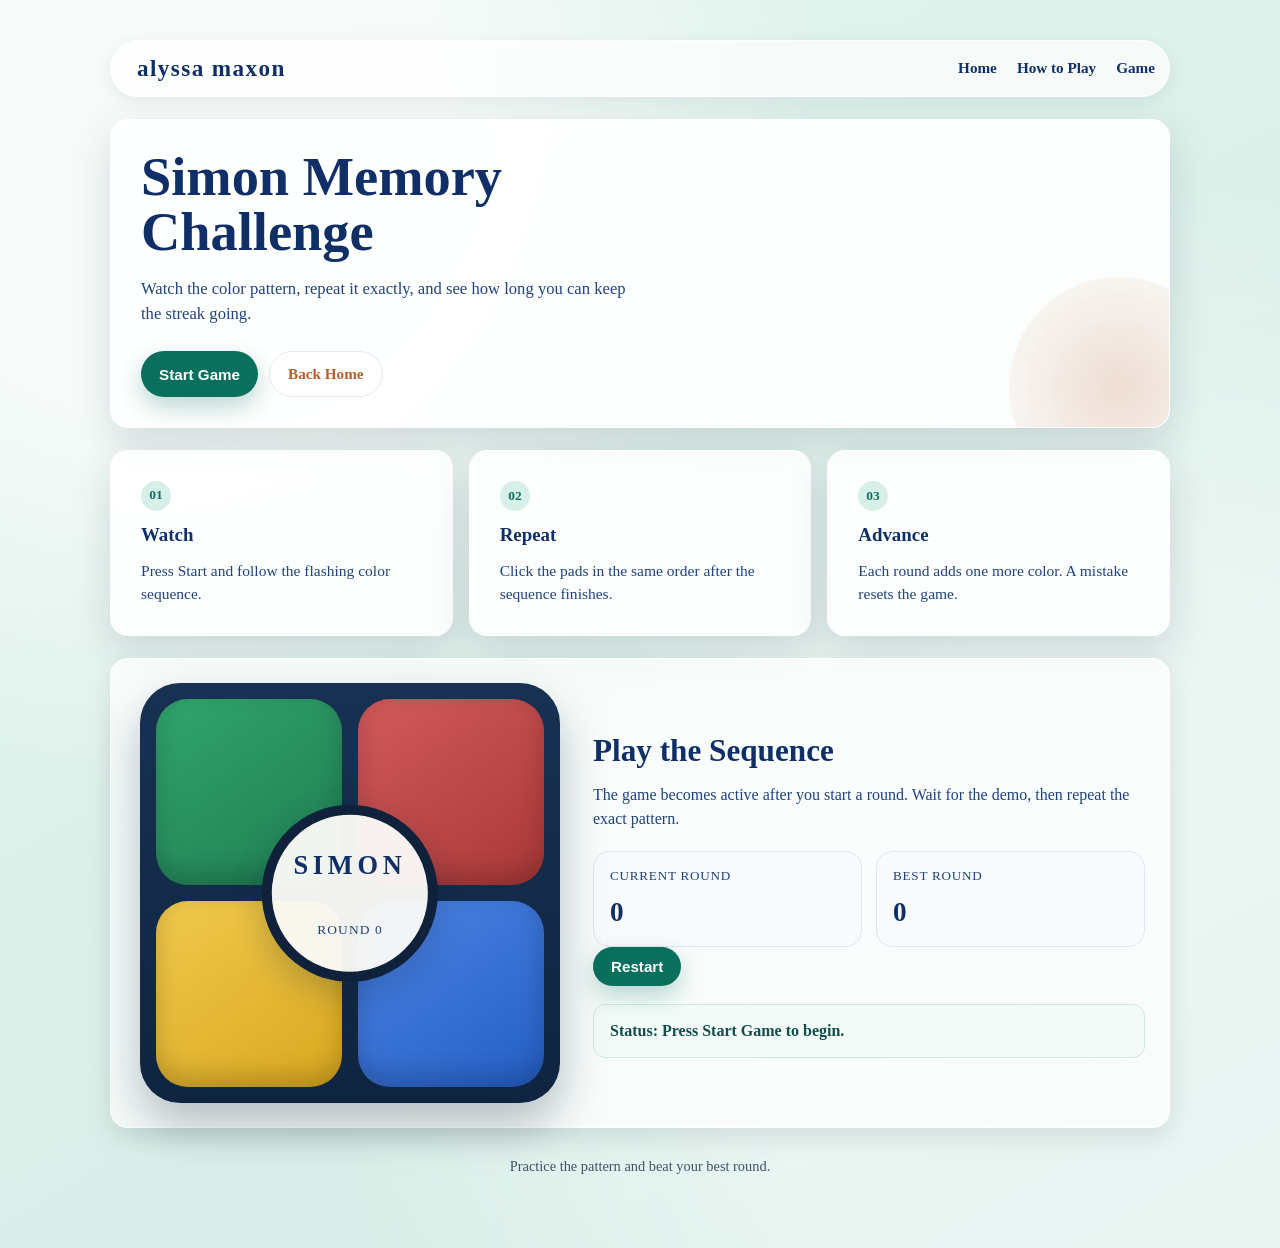
==== simon.html @ 38ed4dfa "Add playable Simon game page" ====
<!doctype html>
<html lang="en">
<head>
  <meta charset="UTF-8">
  <meta name="viewport" content="width=device-width, initial-scale=1.0">
  <title>Alyssa Maxon | Simon Game</title>
  <link rel="stylesheet" href="styles.css">
</head>
<body>
  <div class="wrap">
    <header class="reveal">
      <div class="brand">Alyssa Maxon</div>
      <nav>
        <a href="index.html">Home</a>
        <a href="#how-to-play">How to Play</a>
        <a href="#game-panel">Game</a>
      </nav>
    </header>

    <main>
      <section class="hero reveal reveal-delay-1 simon-hero">
        <h1>Simon Memory Challenge</h1>
        <p>
          Watch the color pattern, repeat it exactly, and see how long you can keep
          the streak going.
        </p>
        <div class="buttons">
          <button class="btn btn-primary" id="simon-start-btn">Start Game</button>
          <a class="btn-link" href="index.html">Back Home</a>
        </div>
      </section>

      <section class="grid reveal reveal-delay-2">
        <article class="card" id="how-to-play">
          <div class="step">01</div>
          <h3>Watch</h3>
          <p>Press Start and follow the flashing color sequence.</p>
        </article>
        <article class="card">
          <div class="step">02</div>
          <h3>Repeat</h3>
          <p>Click the pads in the same order after the sequence finishes.</p>
        </article>
        <article class="card">
          <div class="step">03</div>
          <h3>Advance</h3>
          <p>Each round adds one more color. A mistake resets the game.</p>
        </article>
      </section>

      <section class="section reveal reveal-delay-3 simon-layout" id="game-panel">
        <div class="simon-board-wrap">
          <div class="simon-board" aria-label="Simon game board">
            <button class="pad pad-green" data-color="green" aria-label="Green"></button>
            <button class="pad pad-red" data-color="red" aria-label="Red"></button>
            <button class="pad pad-yellow" data-color="yellow" aria-label="Yellow"></button>
            <button class="pad pad-blue" data-color="blue" aria-label="Blue"></button>
            <div class="simon-center">
              <div class="simon-title">SIMON</div>
              <div class="simon-round">Round <span id="round-display">0</span></div>
            </div>
          </div>
        </div>

        <div class="simon-panel">
          <h2>Play the Sequence</h2>
          <p>
            The game becomes active after you start a round. Wait for the demo,
            then repeat the exact pattern.
          </p>
          <div class="simon-stats">
            <div class="stat-card">
              <span class="stat-label">Current Round</span>
              <strong id="round-card">0</strong>
            </div>
            <div class="stat-card">
              <span class="stat-label">Best Round</span>
              <strong id="best-score">0</strong>
            </div>
          </div>
          <div class="buttons">
            <button class="btn btn-primary" id="simon-restart-btn">Restart</button>
          </div>
          <div class="status simon-status" id="simon-status" aria-live="polite">
            Status: Press Start Game to begin.
          </div>
        </div>
      </section>
    </main>

    <footer class="reveal reveal-delay-3">Practice the pattern and beat your best round.</footer>
  </div>

  <script src="script.js"></script>
</body>
</html>
---- styles.css ----
:root {
  --bg-a: #e3f4ef;
  --bg-b: #d5ece6;
  --ink: #0f2f66;
  --muted: #1f437d;
  --accent: #0b6f5d;
  --accent-soft: #d7efe9;
  --highlight: #ba5d2a;
  --card: rgba(255, 255, 255, 0.88);
  --line: #d9e2ec;
  --shadow: 0 14px 40px rgba(11, 27, 52, 0.14);
  --radius: 18px;
}

* {
  box-sizing: border-box;
}

body {
  margin: 0;
  font-family: "Times New Roman", Times, serif;
  color: var(--ink);
  background:
    radial-gradient(circle at 12% 10%, #ffffffb3 0 18%, transparent 42%),
    radial-gradient(circle at 90% 80%, #ffffff73 0 26%, transparent 54%),
    linear-gradient(150deg, var(--bg-a), var(--bg-b));
  min-height: 100vh;
  line-height: 1.5;
}

.wrap {
  width: min(1060px, 92%);
  margin: 0 auto;
  padding: 40px 0 70px;
}

header {
  display: flex;
  align-items: center;
  justify-content: space-between;
  gap: 18px;
  margin-bottom: 22px;
  padding: 10px 14px;
  border-radius: 999px;
  background: #ffffffb5;
  border: 1px solid #ffffff;
  box-shadow: 0 5px 18px rgba(20, 36, 63, 0.08);
  position: sticky;
  top: 14px;
  z-index: 5;
}

.brand {
  font-size: clamp(1.08rem, 2vw, 1.45rem);
  font-weight: 800;
  letter-spacing: 0.06em;
  text-transform: lowercase;
  padding-left: 12px;
}

nav a {
  color: var(--ink);
  text-decoration: none;
  margin-left: 16px;
  font-weight: 600;
  font-size: 0.95rem;
  transition: color 180ms ease;
}

nav a:hover {
  color: var(--accent);
}

.hero,
.card {
  background: var(--card);
  backdrop-filter: blur(8px);
  border-radius: var(--radius);
  box-shadow: var(--shadow);
  padding: 30px;
  border: 1px solid #ffffff;
}

.hero h1 {
  margin-top: 0;
  font-size: clamp(2rem, 5.5vw, 3.4rem);
  line-height: 1.02;
  margin-bottom: 16px;
  max-width: 17ch;
}

.hero p {
  margin: 10px 0 24px;
  color: var(--muted);
  font-size: 1.04rem;
  max-width: 61ch;
}

.buttons {
  display: flex;
  flex-wrap: wrap;
  gap: 11px;
}

.btn,
.btn-link {
  border: 0;
  border-radius: 999px;
  font-weight: 700;
  padding: 11px 18px;
  cursor: pointer;
  font-size: 0.95rem;
  text-decoration: none;
  display: inline-flex;
  align-items: center;
  justify-content: center;
  transition: transform 180ms ease, box-shadow 180ms ease, background 180ms ease;
}

.btn:hover,
.btn-link:hover {
  transform: translateY(-1px);
}

.btn-primary {
  background: var(--accent);
  color: #fff;
  box-shadow: 0 10px 24px rgba(11, 111, 93, 0.28);
}

.btn-link {
  background: #fff;
  color: var(--highlight);
  border: 1px solid #e4e8ef;
}

.grid {
  margin-top: 22px;
  display: grid;
  grid-template-columns: repeat(auto-fit, minmax(220px, 1fr));
  gap: 16px;
}

.card h3 {
  margin-top: 0;
  margin-bottom: 9px;
  font-size: 1.18rem;
}

.card p {
  margin: 0;
  color: var(--muted);
  font-size: 0.97rem;
}

.step {
  display: inline-flex;
  align-items: center;
  justify-content: center;
  width: 30px;
  height: 30px;
  border-radius: 50%;
  background: var(--accent-soft);
  color: var(--accent);
  font-size: 0.84rem;
  font-weight: 800;
  margin-bottom: 10px;
}

.section {
  margin-top: 22px;
  background: #ffffffba;
  border: 1px solid #ffffff;
  border-radius: var(--radius);
  padding: 24px;
  box-shadow: 0 10px 26px rgba(14, 27, 45, 0.1);
}

.section h2 {
  margin: 0 0 8px;
  font-size: clamp(1.35rem, 3vw, 1.95rem);
}

.section p {
  margin: 0;
  color: var(--muted);
  max-width: 70ch;
}

.checklist {
  margin: 14px 0 0;
  padding-left: 18px;
  color: #334155;
}

.checklist li + li {
  margin-top: 8px;
}

.status {
  margin-top: 22px;
  padding: 14px 16px;
  border-radius: 12px;
  background: #f2fbf8;
  border: 1px solid #cde8e1;
  color: #134e4a;
  font-weight: 600;
  transition: background 250ms ease, color 250ms ease;
}

.simon-hero {
  overflow: hidden;
  position: relative;
}

.simon-hero::after {
  content: "";
  position: absolute;
  inset: auto -60px -70px auto;
  width: 220px;
  height: 220px;
  border-radius: 50%;
  background: radial-gradient(circle, rgba(186, 93, 42, 0.2), rgba(186, 93, 42, 0));
  pointer-events: none;
}

.simon-layout {
  display: grid;
  grid-template-columns: minmax(280px, 430px) minmax(240px, 1fr);
  gap: 28px;
  align-items: center;
}

.simon-board-wrap {
  display: flex;
  justify-content: center;
}

.simon-board {
  width: min(100%, 420px);
  aspect-ratio: 1;
  display: grid;
  grid-template-columns: repeat(2, 1fr);
  gap: 16px;
  padding: 16px;
  border-radius: 40px;
  background: linear-gradient(180deg, #183153, #0f2440);
  box-shadow: 0 22px 46px rgba(11, 27, 52, 0.28);
  position: relative;
}

.pad {
  border: 0;
  border-radius: 32px;
  cursor: pointer;
  transition: transform 120ms ease, filter 120ms ease, box-shadow 120ms ease;
  box-shadow: inset 0 -10px 24px rgba(0, 0, 0, 0.2);
}

.pad:hover {
  transform: scale(0.98);
}

.pad:disabled {
  cursor: not-allowed;
}

.pad-green {
  background: linear-gradient(145deg, #31a56d, #1f7d51);
}

.pad-red {
  background: linear-gradient(145deg, #d25a5a, #aa3838);
}

.pad-yellow {
  background: linear-gradient(145deg, #f0c94c, #d9a71f);
}

.pad-blue {
  background: linear-gradient(145deg, #4d84e5, #245fc4);
}

.pad.active {
  filter: brightness(1.35);
  box-shadow:
    inset 0 0 0 3px rgba(255, 255, 255, 0.45),
    0 0 22px rgba(255, 255, 255, 0.26);
}

.simon-center {
  position: absolute;
  inset: 50%;
  transform: translate(-50%, -50%);
  width: 42%;
  aspect-ratio: 1;
  border-radius: 50%;
  background: rgba(250, 249, 246, 0.96);
  border: 10px solid #10213c;
  box-shadow: 0 12px 32px rgba(15, 36, 64, 0.22);
  display: grid;
  place-items: center;
  text-align: center;
  padding: 14px;
}

.simon-title {
  font-size: clamp(1.1rem, 3vw, 1.65rem);
  font-weight: 800;
  letter-spacing: 0.18em;
}

.simon-round {
  font-size: 0.84rem;
  color: var(--muted);
  text-transform: uppercase;
  letter-spacing: 0.08em;
}

.simon-panel h2 {
  margin: 0 0 8px;
}

.simon-panel p {
  margin: 0;
}

.simon-stats {
  display: grid;
  grid-template-columns: repeat(2, minmax(120px, 1fr));
  gap: 14px;
  margin-top: 20px;
}

.stat-card {
  background: #f8fafc;
  border: 1px solid #dce6f1;
  border-radius: 16px;
  padding: 14px 16px;
}

.stat-label {
  display: block;
  color: var(--muted);
  font-size: 0.82rem;
  text-transform: uppercase;
  letter-spacing: 0.06em;
  margin-bottom: 6px;
}

.stat-card strong {
  font-size: 1.7rem;
}

.simon-status {
  margin-top: 18px;
}

footer {
  margin-top: 28px;
  color: #3f5367;
  font-size: 0.9rem;
  text-align: center;
}

.reveal {
  opacity: 1;
  transform: translateY(0);
}

@media (prefers-reduced-motion: no-preference) {
  .reveal {
    opacity: 0;
    transform: translateY(14px);
    animation: rise 600ms ease forwards;
  }

  .reveal-delay-1 {
    animation-delay: 110ms;
  }

  .reveal-delay-2 {
    animation-delay: 200ms;
  }

  .reveal-delay-3 {
    animation-delay: 290ms;
  }
}

@keyframes rise {
  to {
    opacity: 1;
    transform: translateY(0);
  }
}

@media (max-width: 740px) {
  .wrap {
    width: min(920px, 94%);
    padding-top: 24px;
  }

  header {
    border-radius: 20px;
    flex-direction: column;
    align-items: flex-start;
    position: static;
  }

  nav a {
    margin: 0 12px 0 0;
  }

  .simon-layout {
    grid-template-columns: 1fr;
    gap: 22px;
  }

  .simon-board {
    width: min(100%, 360px);
    border-radius: 30px;
  }

  .pad {
    border-radius: 24px;
  }
}
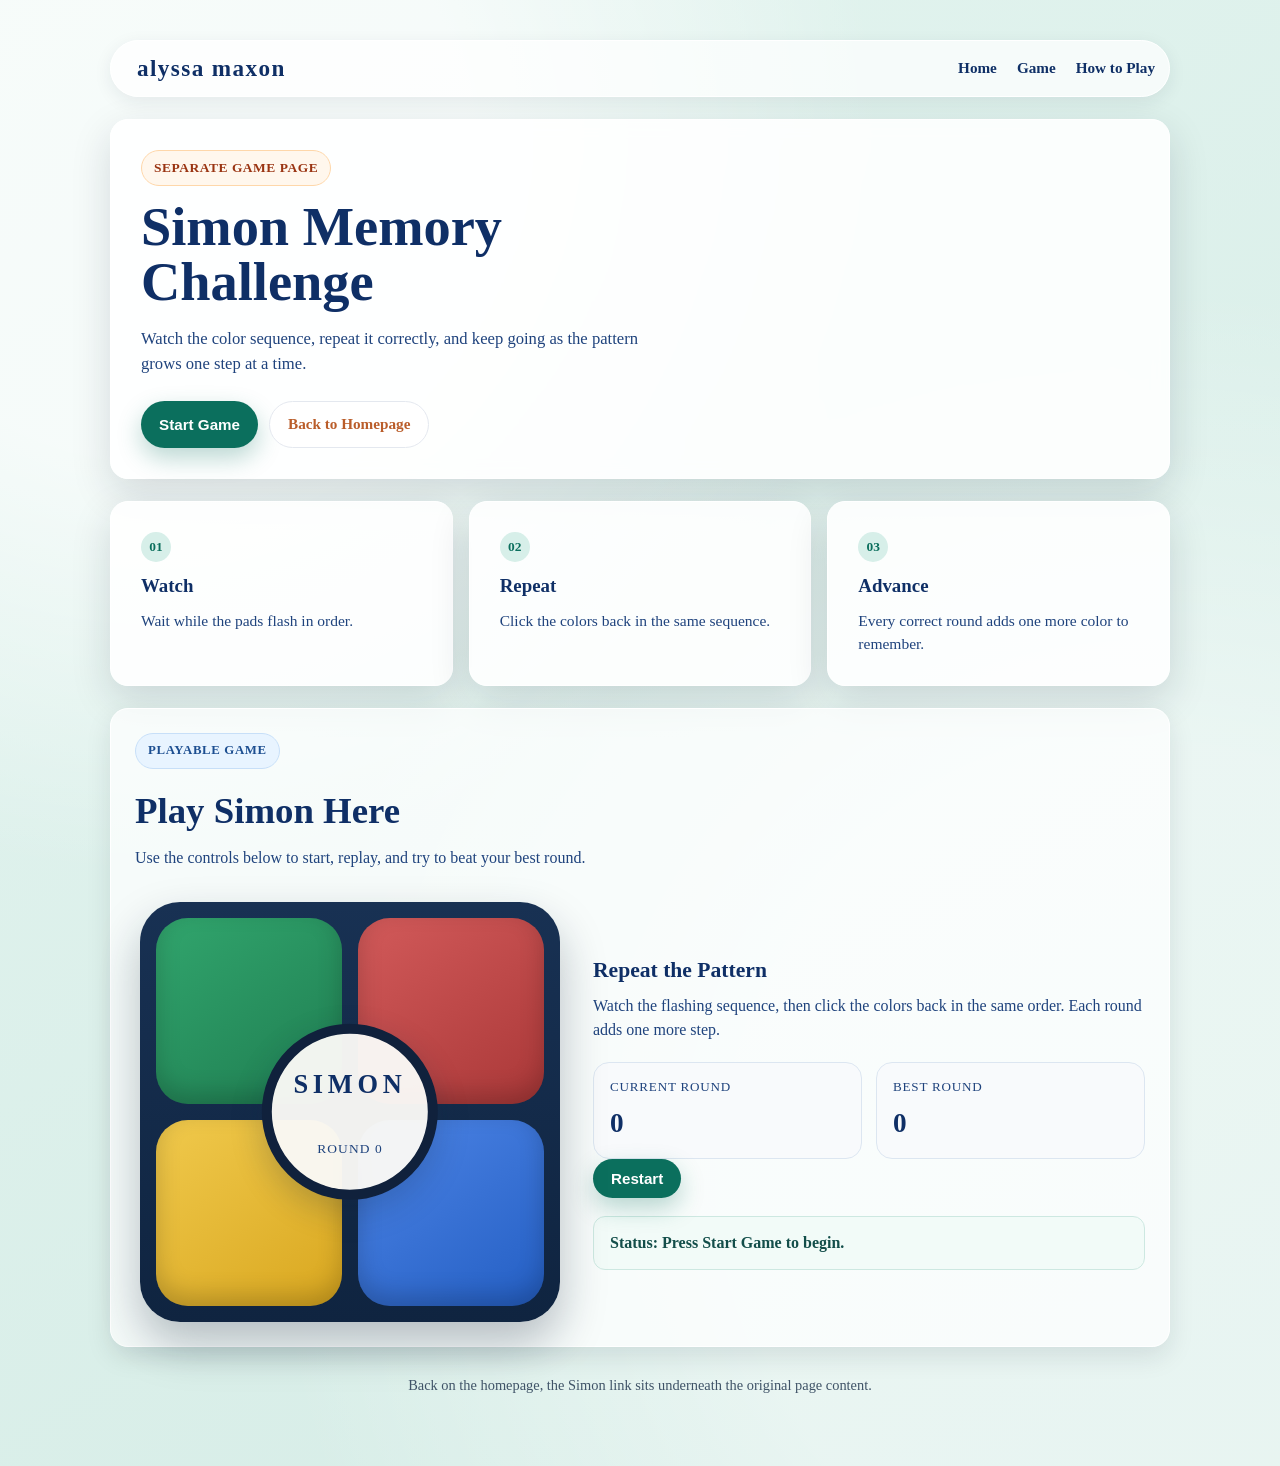
==== commit e3061c91: "Refactor Simon game section and create a dedicated game page" ====
--- a/simon.html
+++ b/simon.html
@@ -12,43 +12,49 @@
       <div class="brand">Alyssa Maxon</div>
       <nav>
         <a href="index.html">Home</a>
+        <a href="#game-panel">Game</a>
         <a href="#how-to-play">How to Play</a>
-        <a href="#game-panel">Game</a>
       </nav>
     </header>
 
     <main>
-      <section class="hero reveal reveal-delay-1 simon-hero">
+      <section class="hero reveal reveal-delay-1">
+        <div class="hero-kicker">Separate game page</div>
         <h1>Simon Memory Challenge</h1>
         <p>
-          Watch the color pattern, repeat it exactly, and see how long you can keep
-          the streak going.
+          Watch the color sequence, repeat it correctly, and keep going as the
+          pattern grows one step at a time.
         </p>
         <div class="buttons">
           <button class="btn btn-primary" id="simon-start-btn">Start Game</button>
-          <a class="btn-link" href="index.html">Back Home</a>
+          <a class="btn-link" href="index.html">Back to Homepage</a>
         </div>
       </section>
 
-      <section class="grid reveal reveal-delay-2">
-        <article class="card" id="how-to-play">
+      <section class="grid reveal reveal-delay-2" id="how-to-play">
+        <article class="card">
           <div class="step">01</div>
           <h3>Watch</h3>
-          <p>Press Start and follow the flashing color sequence.</p>
+          <p>Wait while the pads flash in order.</p>
         </article>
         <article class="card">
           <div class="step">02</div>
           <h3>Repeat</h3>
-          <p>Click the pads in the same order after the sequence finishes.</p>
+          <p>Click the colors back in the same sequence.</p>
         </article>
         <article class="card">
           <div class="step">03</div>
           <h3>Advance</h3>
-          <p>Each round adds one more color. A mistake resets the game.</p>
+          <p>Every correct round adds one more color to remember.</p>
         </article>
       </section>
 
       <section class="section reveal reveal-delay-3 simon-layout" id="game-panel">
+        <div class="simon-section-header">
+          <div class="section-tag">Playable Game</div>
+          <h2>Play Simon Here</h2>
+          <p>Use the controls below to start, replay, and try to beat your best round.</p>
+        </div>
         <div class="simon-board-wrap">
           <div class="simon-board" aria-label="Simon game board">
             <button class="pad pad-green" data-color="green" aria-label="Green"></button>
@@ -63,10 +69,10 @@
         </div>
 
         <div class="simon-panel">
-          <h2>Play the Sequence</h2>
+          <h3>Repeat the Pattern</h3>
           <p>
-            The game becomes active after you start a round. Wait for the demo,
-            then repeat the exact pattern.
+            Watch the flashing sequence, then click the colors back in the same
+            order. Each round adds one more step.
           </p>
           <div class="simon-stats">
             <div class="stat-card">
@@ -88,7 +94,7 @@
       </section>
     </main>
 
-    <footer class="reveal reveal-delay-3">Practice the pattern and beat your best round.</footer>
+    <footer class="reveal reveal-delay-3">Back on the homepage, the Simon link sits underneath the original page content.</footer>
   </div>
 
   <script src="script.js"></script>
--- a/styles.css
+++ b/styles.css
@@ -81,6 +81,22 @@
   border: 1px solid #ffffff;
 }
 
+.hero-kicker {
+  display: inline-flex;
+  align-items: center;
+  gap: 8px;
+  margin-bottom: 14px;
+  padding: 7px 12px;
+  border-radius: 999px;
+  background: #fff7ed;
+  border: 1px solid #fed7aa;
+  color: #9a3412;
+  font-size: 0.84rem;
+  font-weight: 700;
+  letter-spacing: 0.04em;
+  text-transform: uppercase;
+}
+
 .hero h1 {
   margin-top: 0;
   font-size: clamp(2rem, 5.5vw, 3.4rem);
@@ -229,6 +245,35 @@
   grid-template-columns: minmax(280px, 430px) minmax(240px, 1fr);
   gap: 28px;
   align-items: center;
+}
+
+.simon-section-header {
+  grid-column: 1 / -1;
+  margin-bottom: 4px;
+}
+
+.section-tag {
+  display: inline-flex;
+  align-items: center;
+  padding: 7px 12px;
+  border-radius: 999px;
+  background: #e8f4ff;
+  border: 1px solid #c7dff8;
+  color: #1d4f91;
+  font-size: 0.8rem;
+  font-weight: 700;
+  letter-spacing: 0.05em;
+  text-transform: uppercase;
+}
+
+.simon-section-header h2 {
+  margin: 14px 0 8px;
+  font-size: clamp(1.6rem, 3.8vw, 2.3rem);
+}
+
+.simon-section-header p {
+  margin: 0;
+  max-width: 62ch;
 }
 
 .simon-board-wrap {
@@ -317,8 +362,9 @@
   letter-spacing: 0.08em;
 }
 
-.simon-panel h2 {
+.simon-panel h3 {
   margin: 0 0 8px;
+  font-size: 1.35rem;
 }
 
 .simon-panel p {
@@ -356,6 +402,13 @@
   margin-top: 18px;
 }
 
+.game-link-panel {
+  display: flex;
+  align-items: center;
+  justify-content: space-between;
+  gap: 18px;
+}
+
 footer {
   margin-top: 28px;
   color: #3f5367;
@@ -417,6 +470,11 @@
     gap: 22px;
   }
 
+  .game-link-panel {
+    flex-direction: column;
+    align-items: flex-start;
+  }
+
   .simon-board {
     width: min(100%, 360px);
     border-radius: 30px;
